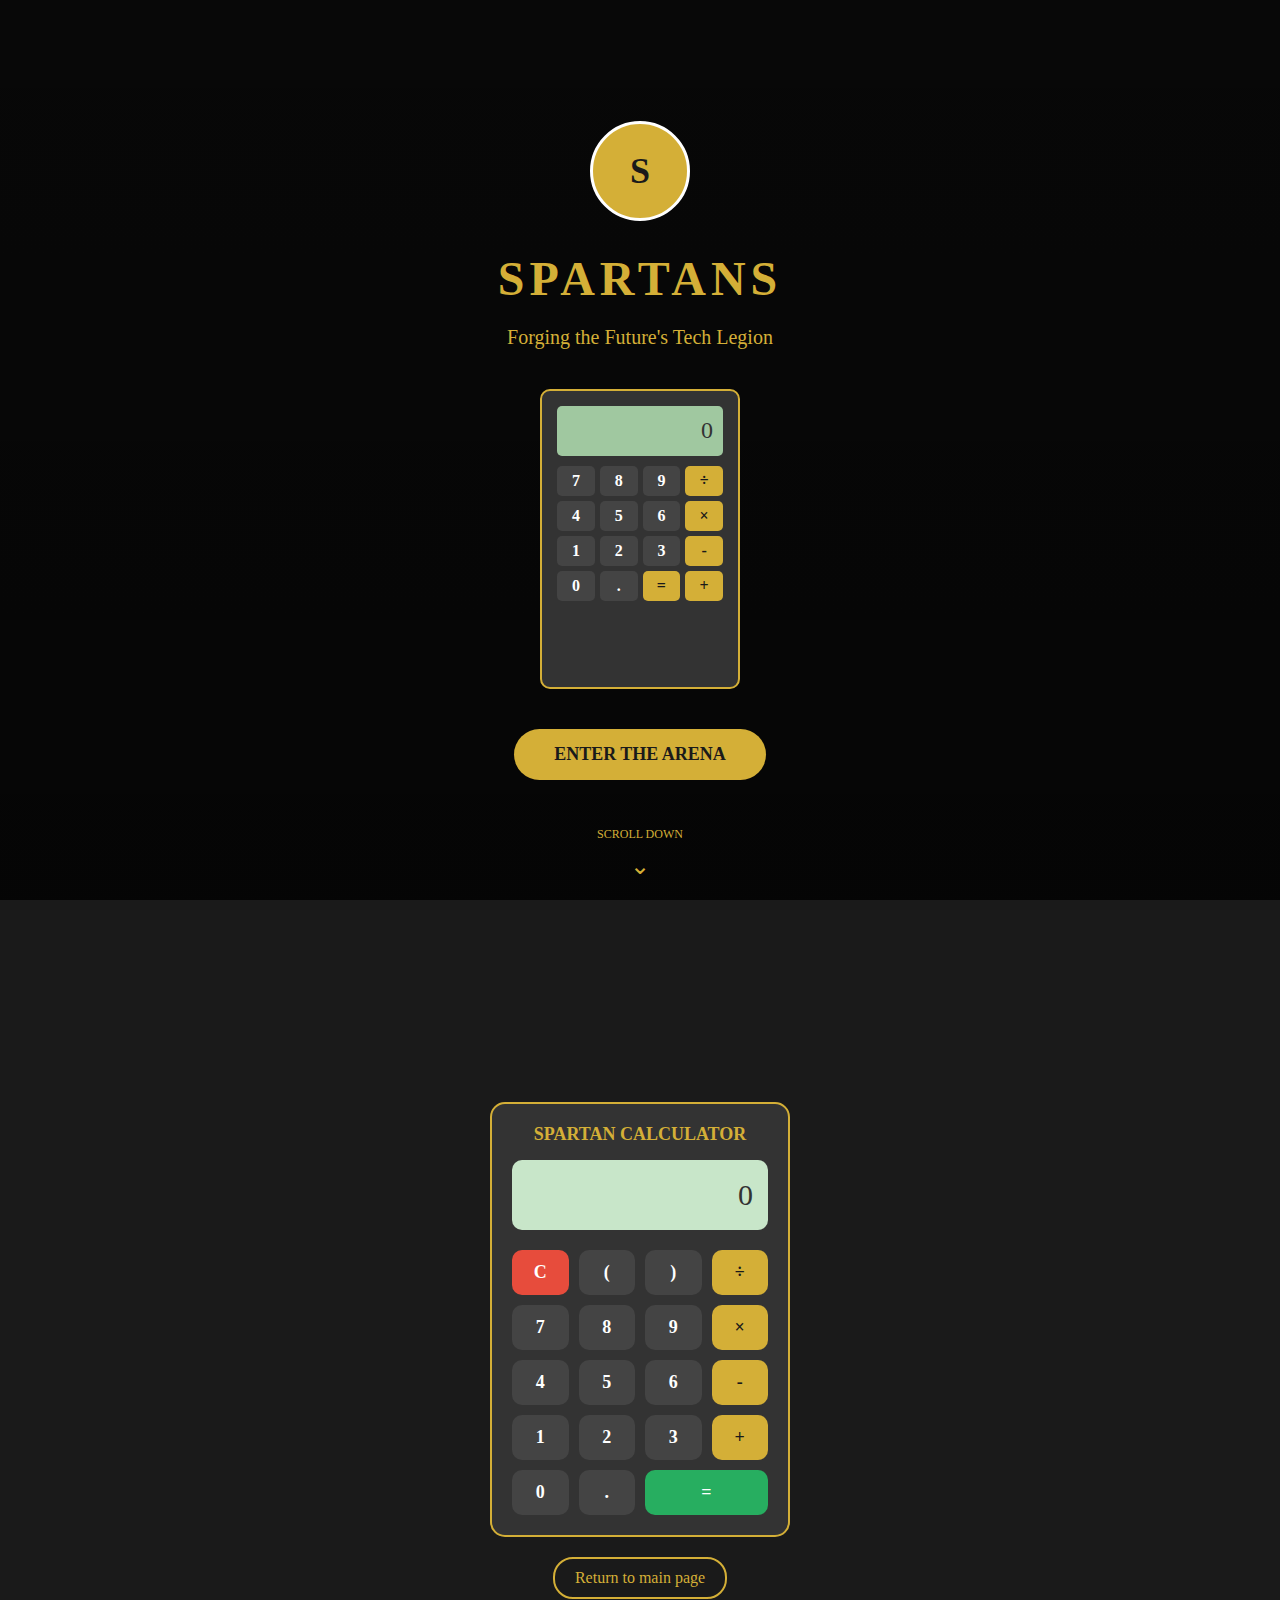
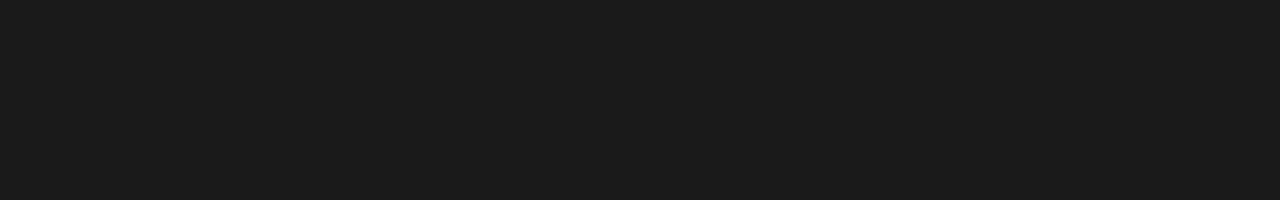
==== calcculator/calculator.html @ 65637077 "added stuffs" ====
<!DOCTYPE html>
<html lang="en">

<head>
    <meta charset="UTF-8">
    <meta name="viewport" content="width=device-width, initial-scale=1.0">
    <title>Spartans Internship Program</title>
    <style>
        /* Global Styles */
        * {
            margin: 0;
            padding: 0;
            box-sizing: border-box;
            font-family: 'Times New Roman', serif;
        }

        body {
            background-color: #1a1a1a;
            color: #d4af37;
            overflow-x: hidden;
            height: 200vh;
        }

        /* Landing Page */
        .landing-page {
            height: 100vh;
            background: linear-gradient(rgba(0, 0, 0, 0.7), rgba(0, 0, 0, 0.8));
            display: flex;
            flex-direction: column;
            align-items: center;
            justify-content: center;
            text-align: center;
            position: relative;
        }

        .logo {
            width: 100px;
            height: 100px;
            background: #d4af37;
            color: #1a1a1a;
            border-radius: 50%;
            display: flex;
            align-items: center;
            justify-content: center;
            font-size: 36px;
            font-weight: bold;
            margin-bottom: 30px;
            border: 3px solid #fff;
        }

        h1 {
            font-size: 48px;
            letter-spacing: 5px;
            text-transform: uppercase;
            margin-bottom: 20px;
        }

        .tagline {
            font-size: 20px;
            margin-bottom: 40px;
        }

        .calculator-preview {
            width: 200px;
            height: 300px;
            background: #333;
            border-radius: 10px;
            border: 2px solid #d4af37;
            padding: 15px;
            display: flex;
            flex-direction: column;
            margin-bottom: 40px;
        }

        .calculator-screen {
            background: #a0c8a0;
            height: 50px;
            margin-bottom: 10px;
            border-radius: 5px;
            display: flex;
            justify-content: flex-end;
            align-items: center;
            padding: 0 10px;
            font-size: 24px;
            color: #333;
        }

        .calculator-keys {
            display: grid;
            grid-template-columns: repeat(4, 1fr);
            gap: 5px;
        }

        .calculator-key {
            background: #444;
            color: white;
            border-radius: 5px;
            height: 30px;
            display: flex;
            align-items: center;
            justify-content: center;
            font-weight: bold;
        }

        .operator-key {
            background: #d4af37;
            color: #1a1a1a;
        }

        .cta-button {
            padding: 15px 40px;
            background: #d4af37;
            color: #1a1a1a;
            border: none;
            border-radius: 30px;
            font-size: 18px;
            text-transform: uppercase;
            font-weight: bold;
            cursor: pointer;
            transition: all 0.3s ease;
        }

        .cta-button:hover {
            transform: scale(1.05);
        }

        /* Calculator Page */
        .calculator-page {
            height: 100vh;
            display: flex;
            flex-direction: column;
            align-items: center;
            justify-content: center;
            background: #1a1a1a;
        }

        .calculator-container {
            width: 300px;
            background: #333;
            border-radius: 15px;
            padding: 20px;
            border: 2px solid #d4af37;
        }

        .calculator-header {
            text-align: center;
            margin-bottom: 15px;
            color: #d4af37;
            text-transform: uppercase;
            font-size: 18px;
        }

        .calc-screen {
            background: #c8e6c9;
            height: 70px;
            margin-bottom: 20px;
            border-radius: 10px;
            display: flex;
            justify-content: flex-end;
            align-items: center;
            padding: 0 15px;
            font-size: 30px;
            color: #333;
        }

        .calc-keys {
            display: grid;
            grid-template-columns: repeat(4, 1fr);
            gap: 10px;
        }

        .calc-key {
            background: #444;
            color: white;
            border-radius: 10px;
            height: 45px;
            display: flex;
            align-items: center;
            justify-content: center;
            font-weight: bold;
            font-size: 18px;
            cursor: pointer;
            transition: all 0.2s ease;
        }

        .calc-key:hover {
            background: #555;
        }

        .op-key {
            background: #d4af37;
            color: #1a1a1a;
        }

        .op-key:hover {
            background: #e6c14f;
        }

        .clear-key {
            background: #e74c3c;
            color: white;
        }

        .clear-key:hover {
            background: #f85c4c;
        }

        .equal-key {
            background: #27ae60;
            color: white;
            grid-column: span 2;
        }

        .equal-key:hover {
            background: #2ecc71;
        }

        .back-button {
            margin-top: 20px;
            padding: 10px 20px;
            background: transparent;
            border: 2px solid #d4af37;
            color: #d4af37;
            border-radius: 20px;
            font-size: 16px;
            cursor: pointer;
            transition: all 0.3s ease;
        }

        .back-button:hover {
            background: rgba(212, 175, 55, 0.2);
        }

        .scroll-indicator {
            position: absolute;
            bottom: 20px;
            left: 50%;
            transform: translateX(-50%);
            display: flex;
            flex-direction: column;
            align-items: center;
            color: #d4af37;
            animation: bounce 2s infinite;
        }

        .scroll-text {
            font-size: 12px;
            text-transform: uppercase;
            margin-bottom: 10px;
        }

        .scroll-arrow {
            font-size: 24px;
        }

        @keyframes bounce {

            0%,
            20%,
            50%,
            80%,
            100% {
                transform: translateY(0);
            }

            40% {
                transform: translateY(-10px);
            }

            60% {
                transform: translateY(-5px);
            }
        }

        /* Animation */
        .page-transition {
            transition: transform 1.5s ease;
        }

        .move-up {
            transform: translateY(-100vh);
        }
    </style>
</head>

<body>
    <div class="page-container page-transition">
        <!-- Landing Page -->
        <section class="landing-page">
            <div class="logo">S</div>
            <h1>Spartans</h1>
            <p class="tagline">Forging the Future's Tech Legion</p>

            <div class="calculator-preview">
                <div class="calculator-screen">0</div>
                <div class="calculator-keys">
                    <div class="calculator-key">7</div>
                    <div class="calculator-key">8</div>
                    <div class="calculator-key">9</div>
                    <div class="calculator-key operator-key">÷</div>
                    <div class="calculator-key">4</div>
                    <div class="calculator-key">5</div>
                    <div class="calculator-key">6</div>
                    <div class="calculator-key operator-key">×</div>
                    <div class="calculator-key">1</div>
                    <div class="calculator-key">2</div>
                    <div class="calculator-key">3</div>
                    <div class="calculator-key operator-key">-</div>
                    <div class="calculator-key">0</div>
                    <div class="calculator-key">.</div>
                    <div class="calculator-key operator-key">=</div>
                    <div class="calculator-key operator-key">+</div>
                </div>
            </div>

            <button class="cta-button" id="getStartedBtn">ENTER THE ARENA</button>

            <div class="scroll-indicator">
                <span class="scroll-text">Scroll Down</span>
                <span class="scroll-arrow">⌄</span>
            </div>
        </section>

        <!-- Calculator Page -->
        <section class="calculator-page">
            <div class="calculator-container">
                <h2 class="calculator-header">Spartan Calculator</h2>
                <div class="calc-screen">0</div>
                <div class="calc-keys">
                    <div class="calc-key clear-key">C</div>
                    <div class="calc-key">(</div>
                    <div class="calc-key">)</div>
                    <div class="calc-key op-key">÷</div>

                    <div class="calc-key">7</div>
                    <div class="calc-key">8</div>
                    <div class="calc-key">9</div>
                    <div class="calc-key op-key">×</div>

                    <div class="calc-key">4</div>
                    <div class="calc-key">5</div>
                    <div class="calc-key">6</div>
                    <div class="calc-key op-key">-</div>

                    <div class="calc-key">1</div>
                    <div class="calc-key">2</div>
                    <div class="calc-key">3</div>
                    <div class="calc-key op-key">+</div>

                    <div class="calc-key">0</div>
                    <div class="calc-key">.</div>
                    <div class="calc-key equal-key">=</div>
                </div>
            </div>

            <button class="back-button" id="backBtn">Return to main page</button>
        </section>
    </div>

    <script>
        // Animation for page transition
        document.getElementById('getStartedBtn').addEventListener('click', function () {
            document.querySelector('.page-container').classList.add('move-up');
        });

        document.getElementById('backBtn').addEventListener('click', function () {
            document.querySelector('.page-container').classList.remove('move-up');
        });
    </script>
</body>

</html>
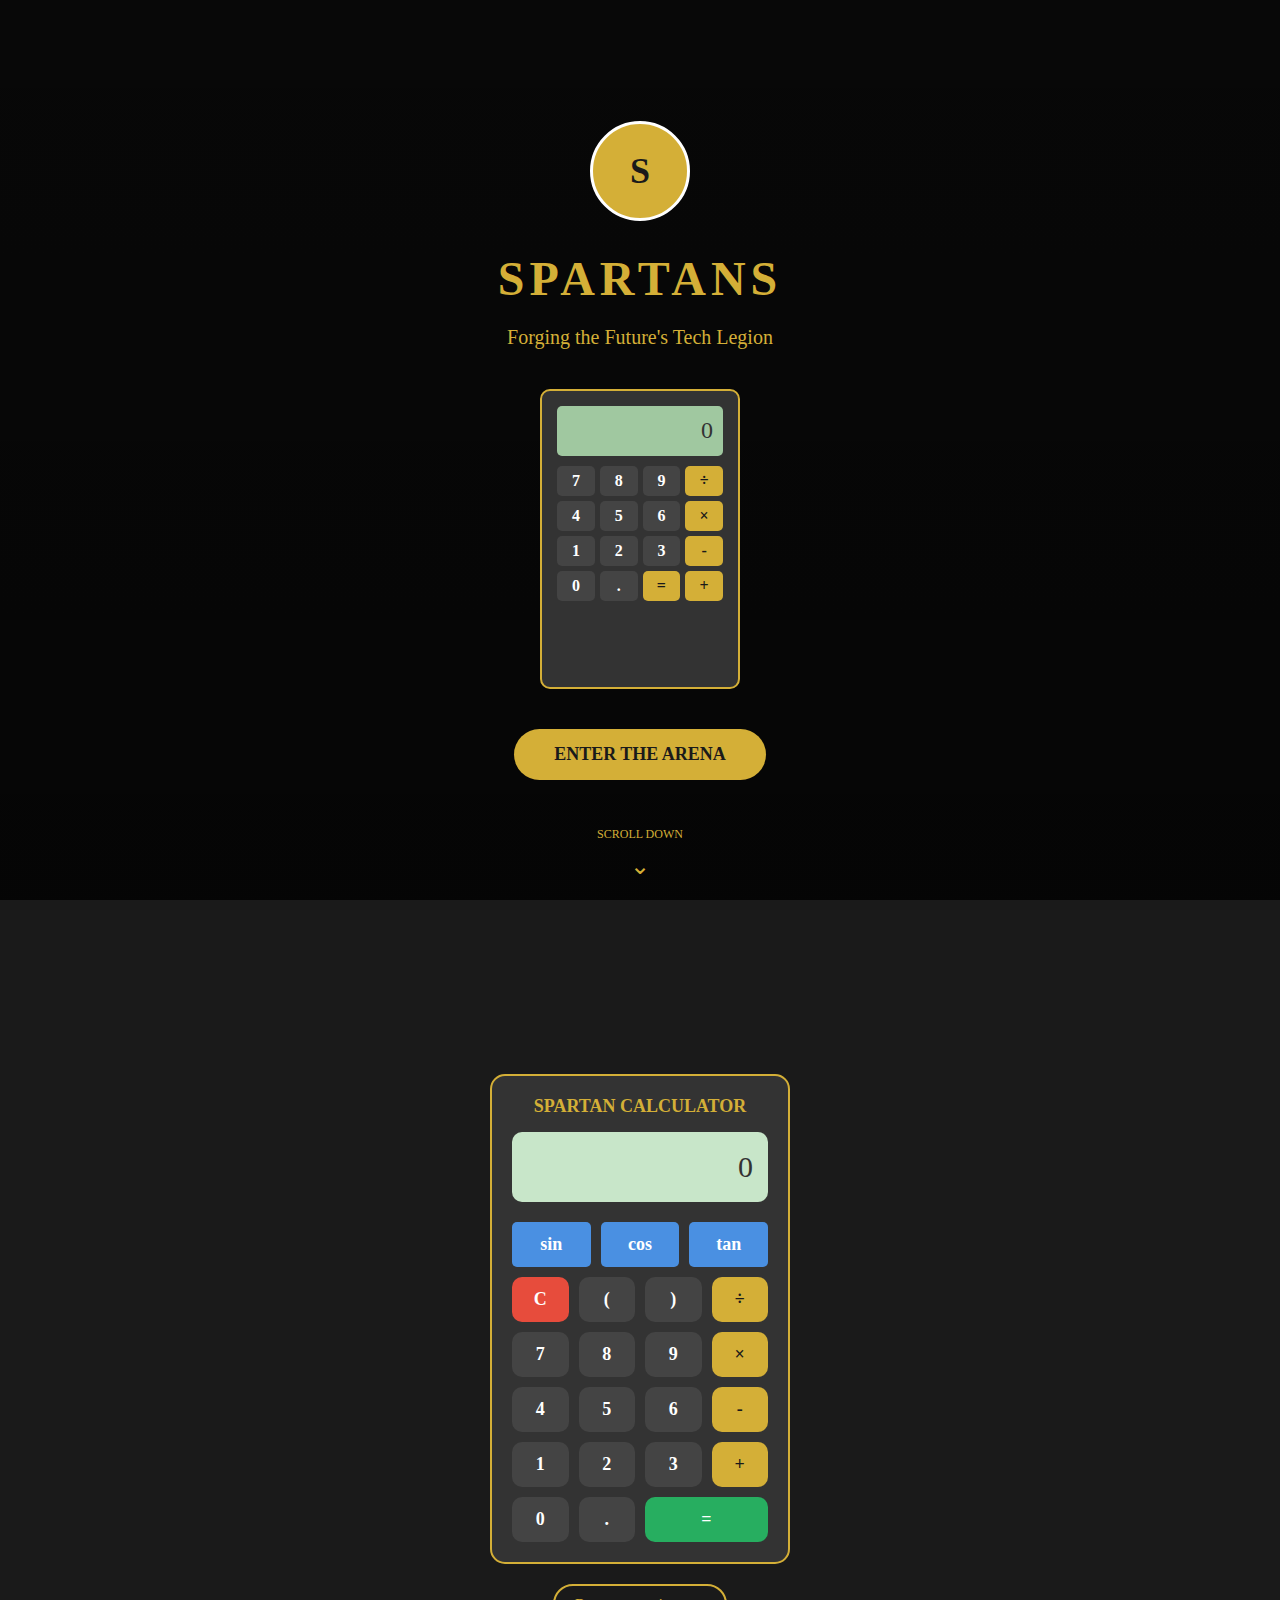
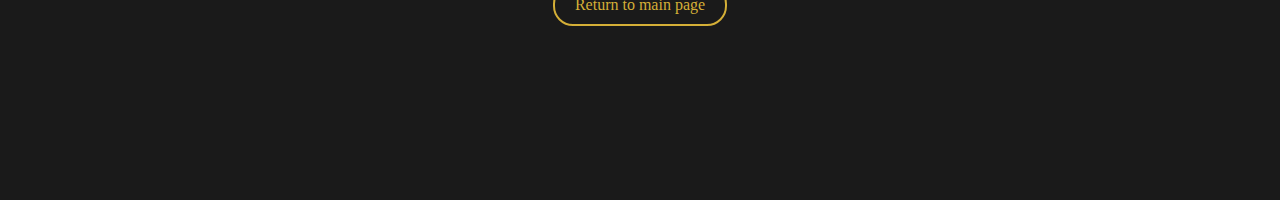
==== commit c9f13082: "added projects" ====
--- a/calcculator/calculator.html
+++ b/calcculator/calculator.html
@@ -204,6 +204,34 @@
         .clear-key:hover {
             background: #f85c4c;
         }
+
+        /* Add these styles to your existing CSS file */
+
+.trig-keys {
+    display: grid;
+    grid-template-columns: repeat(3, 1fr);
+    gap: 10px;
+    margin-bottom: 10px;
+}
+
+.trig-key {
+    background-color: #4a90e2;
+    color: white;
+    text-align: center;
+    padding: 15px 0;
+    border-radius: 5px;
+    cursor: pointer;
+    font-weight: bold;
+    transition: background-color 0.2s;
+}
+
+.trig-key:hover {
+    background-color: #3a7bcc;
+}
+
+.trig-key:active {
+    background-color: #2a6cbc;
+}
 
         .equal-key {
             background: #27ae60;
@@ -322,41 +350,50 @@
         </section>
 
         <!-- Calculator Page -->
-        <section class="calculator-page">
-            <div class="calculator-container">
-                <h2 class="calculator-header">Spartan Calculator</h2>
-                <div class="calc-screen">0</div>
-                <div class="calc-keys">
-                    <div class="calc-key clear-key">C</div>
-                    <div class="calc-key">(</div>
-                    <div class="calc-key">)</div>
-                    <div class="calc-key op-key">÷</div>
-
-                    <div class="calc-key">7</div>
-                    <div class="calc-key">8</div>
-                    <div class="calc-key">9</div>
-                    <div class="calc-key op-key">×</div>
-
-                    <div class="calc-key">4</div>
-                    <div class="calc-key">5</div>
-                    <div class="calc-key">6</div>
-                    <div class="calc-key op-key">-</div>
-
-                    <div class="calc-key">1</div>
-                    <div class="calc-key">2</div>
-                    <div class="calc-key">3</div>
-                    <div class="calc-key op-key">+</div>
-
-                    <div class="calc-key">0</div>
-                    <div class="calc-key">.</div>
-                    <div class="calc-key equal-key">=</div>
-                </div>
+    <!-- Calculator Page -->
+    <section class="calculator-page">
+        <div class="calculator-container">
+            <h2 class="calculator-header">Spartan Calculator</h2>
+            <div class="calc-screen">0</div>
+    
+            <!-- Added trig functions row here -->
+            <div class="trig-keys">
+                <div class="calc-key trig-key" id="sin-key">sin</div>
+                <div class="calc-key trig-key" id="cos-key">cos</div>
+                <div class="calc-key trig-key" id="tan-key">tan</div>
             </div>
-
-            <button class="back-button" id="backBtn">Return to main page</button>
-        </section>
+    
+            <div class="calc-keys">
+                <div class="calc-key clear-key">C</div>
+                <div class="calc-key">(</div>
+                <div class="calc-key">)</div>
+                <div class="calc-key op-key">÷</div>
+    
+                <div class="calc-key">7</div>
+                <div class="calc-key">8</div>
+                <div class="calc-key">9</div>
+                <div class="calc-key op-key">×</div>
+    
+                <div class="calc-key">4</div>
+                <div class="calc-key">5</div>
+                <div class="calc-key">6</div>
+                <div class="calc-key op-key">-</div>
+    
+                <div class="calc-key">1</div>
+                <div class="calc-key">2</div>
+                <div class="calc-key">3</div>
+                <div class="calc-key op-key">+</div>
+    
+                <div class="calc-key">0</div>
+                <div class="calc-key">.</div>
+                <div class="calc-key equal-key">=</div>
+            </div>
+        </div>
+    
+        <button class="back-button" id="backBtn">Return to main page</button>
+    </section>
     </div>
-
+    
     <script>
         // Animation for page transition
         document.getElementById('getStartedBtn').addEventListener('click', function () {
@@ -367,6 +404,8 @@
             document.querySelector('.page-container').classList.remove('move-up');
         });
     </script>
+    
+    <script src="calck.js"></script>
 </body>
 
 </html>